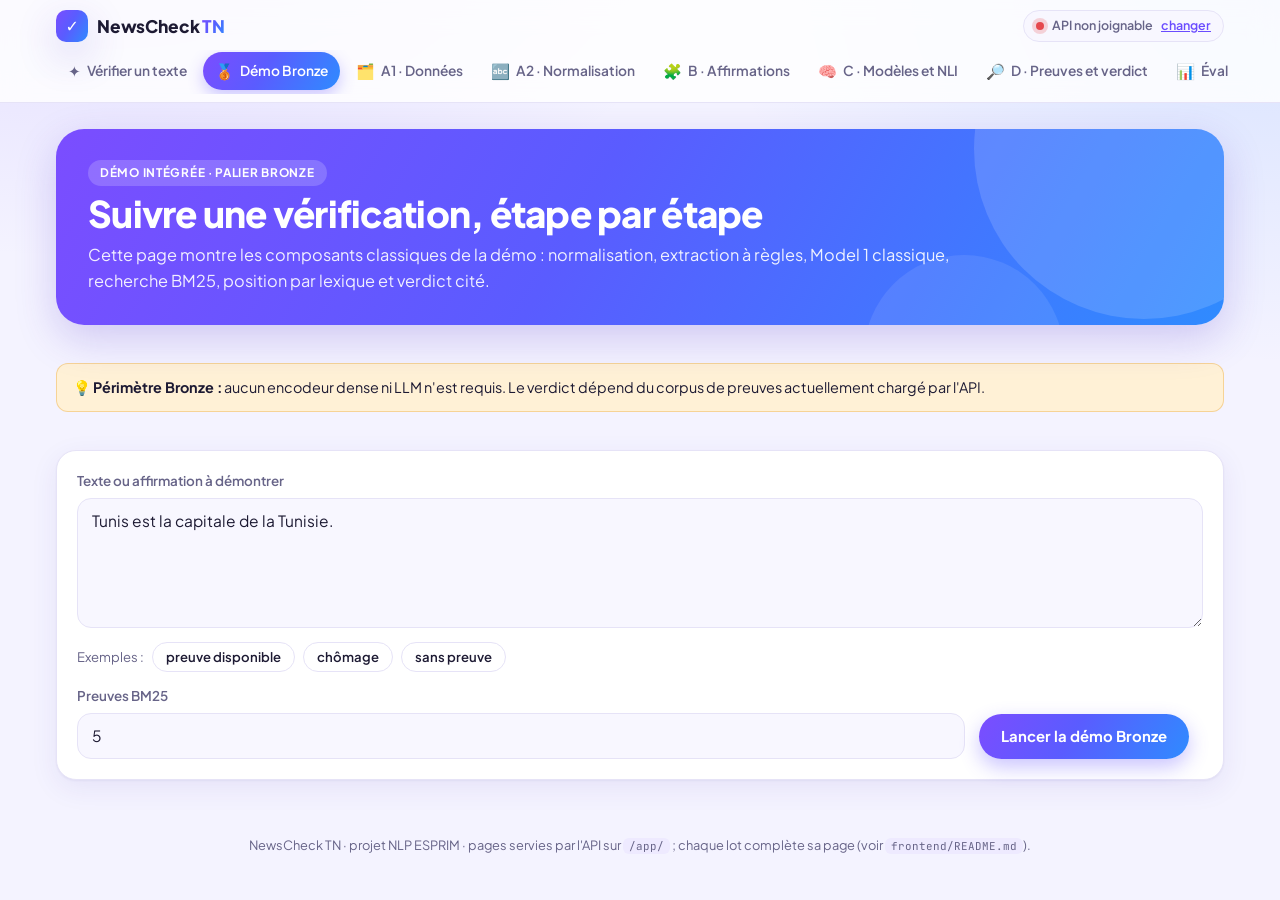
==== frontend/bronze.html @ dcf37434 "feat(frontend): add end-to-end Bronze demonstration" ====
<!doctype html>
<html lang="fr">
<head>
  <meta charset="utf-8">
  <meta name="viewport" content="width=device-width, initial-scale=1">
  <title>Démo Bronze · NewsCheck TN</title>
  <link rel="stylesheet" href="https://fonts.googleapis.com/css2?family=JetBrains+Mono:wght@400;600&family=Plus+Jakarta+Sans:wght@400;600;700;800&family=Tajawal:wght@400;500;700&display=swap">
  <link rel="stylesheet" href="assets/style.css">
</head>
<body>
  <main class="page">
    <div class="page-head">
      <div class="eyebrow">Démo intégrée · palier Bronze</div>
      <h1>Suivre une vérification, étape par étape</h1>
      <p class="lede">Cette page montre les composants classiques de la démo : normalisation, extraction à règles, Model 1 classique, recherche BM25, position par lexique et verdict cité.</p>
    </div>

    <p class="notice"><strong>Périmètre Bronze :</strong> aucun encodeur dense ni LLM n'est requis. Le verdict dépend du corpus de preuves actuellement chargé par l'API.</p>

    <form class="card" id="form">
      <label class="field">Texte ou affirmation à démontrer
        <textarea id="text" dir="auto" required>Tunis est la capitale de la Tunisie.</textarea>
      </label>
      <div class="examples">Exemples :
        <button type="button" class="chip" data-ex="0">preuve disponible</button>
        <button type="button" class="chip" data-ex="1">chômage</button>
        <button type="button" class="chip" data-ex="2">sans preuve</button>
      </div>
      <div class="row">
        <label class="field">Preuves BM25 <input id="k" type="number" min="1" max="10" value="5"></label>
        <button class="btn" type="submit" id="go">Lancer la démo Bronze</button>
        <span class="empty" id="status"></span>
      </div>
    </form>

    <div class="error" id="err" hidden></div>
    <section id="results" hidden>
      <div class="kpis" id="kpis"></div>
      <section class="card"><h2>1 · Normalisation et langue — Lot A2</h2><dl class="kv" id="normalization"></dl></section>
      <section class="card"><h2>2 · Affirmation retenue — Lots B + C</h2><div id="claims"></div></section>
      <section class="card"><h2>3 · Preuves BM25 — Lot D</h2><div class="stack" id="evidence"></div></section>
      <section class="card"><h2>4 · Position par lexique — Model 2 / Lot C</h2><div class="stack" id="stances"></div></section>
      <section class="card"><h2>5 · Verdict par gabarit — Lot D</h2><div id="verdict"></div></section>
    </section>
  </main>

  <script src="assets/app.js"></script>
  <script>
    NC.init("bronze");
    const examples = [
      "Tunis est la capitale de la Tunisie.",
      "Le taux de chômage en Tunisie était de 16,4 % au deuxième trimestre 2023.",
      "Un nouvel aéroport a été inauguré à Kairouan en 2026.",
    ];
    document.querySelectorAll("[data-ex]").forEach((button) => button.addEventListener("click", () => {
      document.getElementById("text").value = examples[+button.dataset.ex];
    }));

    const showEvidence = (items) => items.length ? items.map((item, index) => `
      <div class="ev"><div class="h"><span class="num">#${index + 1}</span><span class="doc">${NC.esc(item.doc_id)}</span><span class="num">BM25 ${NC.fmt(item.score, 3)}</span><span>${NC.esc(item.source)}</span></div><div class="tx">${NC.text(item.text)}</div></div>`).join("")
      : '<p class="empty">Aucune preuve BM25 trouvée dans le corpus chargé.</p>';

    document.getElementById("form").addEventListener("submit", async (event) => {
      event.preventDefault();
      const text = document.getElementById("text").value;
      const k = +document.getElementById("k").value || 5;
      const err = document.getElementById("err"), go = document.getElementById("go");
      err.hidden = true; go.disabled = true; document.getElementById("status").textContent = "Exécution des 5 étapes…";
      try {
        const normalized = await NC.api("/normalize", { text });
        const extracted = await NC.api("/extract", { text });
        const claim = extracted.claims[0];
        document.getElementById("normalization").innerHTML = `<dt>langue</dt><dd><span class="tag">${NC.esc(normalized.lang)}</span></dd><dt>écriture</dt><dd><span class="tag">${NC.esc(normalized.script)}</span></dd><dt>texte normalisé</dt><dd>${NC.text(normalized.text)}</dd>`;
        document.getElementById("claims").innerHTML = claim ? `<div class="notice">${NC.text(claim.text)}<br><span class="tag">${NC.esc(claim.modality || "assertif")}</span> <span class="tag">P(AFFIRMATION) ${NC.fmt(claim.checkworthiness, 3)}</span></div>` : '<p class="empty">Aucune affirmation n’a été retenue : les étapes suivantes s’arrêtent ici.</p>';
        if (!claim) {
          document.getElementById("evidence").innerHTML = ""; document.getElementById("stances").innerHTML = ""; document.getElementById("verdict").innerHTML = "";
          document.getElementById("kpis").innerHTML = '<div class="kpi"><div class="k">État</div><div class="v">Filtré</div><div class="sub">pas une affirmation vérifiable</div></div>';
          document.getElementById("results").hidden = false; return;
        }
        const retrieved = await NC.api("/retrieve", { claim: claim.text, lang: claim.lang, k });
        document.getElementById("evidence").innerHTML = showEvidence(retrieved.evidence);
        const stances = await Promise.all(retrieved.evidence.map((item) => NC.api("/nli", { claim: claim.text, evidence: item.text, lang: claim.lang })));
        document.getElementById("stances").innerHTML = stances.length ? stances.map((item, index) => `<div class="notice"><span class="doc">${NC.esc(retrieved.evidence[index].doc_id)}</span> ${NC.stanceChip(item.stance, item.confidence)}</div>`).join("") : '<p class="empty">Aucune position : aucune preuve n’a été retrouvée.</p>';
        const verdict = await NC.api("/verdict", { claim: claim.text, lang: claim.lang, k });
        document.getElementById("verdict").innerHTML = NC.verdictBox(verdict);
        document.getElementById("kpis").innerHTML = `<div class="kpi"><div class="k">Étapes exécutées</div><div class="v">5 / 5</div><div class="sub">pipeline Bronze</div></div><div class="kpi"><div class="k">Preuves BM25</div><div class="v">${retrieved.evidence.length}</div><div class="sub">top ${k}</div></div><div class="kpi"><div class="k">Verdict</div><div class="v">${NC.esc(NC.LABELS[verdict.label] || verdict.label)}</div><div class="sub">${verdict.abstained ? "abstention" : "cité"}</div></div>`;
        document.getElementById("results").hidden = false;
      } catch (ex) { err.hidden = false; err.textContent = ex.message; }
      finally { go.disabled = false; document.getElementById("status").textContent = ""; }
    });
  </script>
</body>
</html>
---- frontend/assets/style.css ----
/* NewsCheck TN — styles communs de la plateforme (toutes les pages).
   Style « moderne et coloré » : dégradé violet → bleu, grandes cartes arrondies, puces en pilule.
   Couleurs : uniquement via les variables ci-dessous (thème clair + sombre).
   Composants : .card, .btn, .chip, .tag, .verdict-chip, .verdict, .ev (passage), .kpi, table.t,
   .notice, .tiles / .tile (cartes de navigation). */

:root {
  --bg: #f4f3ff;
  --bg-glow-1: rgba(124, 92, 255, 0.16);
  --bg-glow-2: rgba(47, 128, 255, 0.14);
  --surface: #ffffff;
  --surface-2: #f8f7ff;
  --fg: #1d1a33;
  --muted: #676488;
  --line: #e6e3f7;
  --accent: #6a4cff;
  --accent-2: #2f80ff;
  --accent-ink: #ffffff;
  --accent-soft: #eeeaff;
  --grad: linear-gradient(120deg, #7b4dff 0%, #5a5cff 45%, #2f8bff 100%);
  --grad-soft: linear-gradient(120deg, #f0eaff 0%, #e6f0ff 100%);
  --good: #0f9d6b;
  --bad: #e5484d;
  --warn: #e08a00;
  --none: #7a7799;
  --good-soft: #dcf7ec;
  --bad-soft: #fde5e6;
  --warn-soft: #fff1d6;
  --none-soft: #efeef7;
  --shadow: 0 1px 2px rgba(40, 30, 110, 0.05), 0 8px 28px rgba(60, 40, 160, 0.08);
  --shadow-lg: 0 14px 40px rgba(80, 50, 200, 0.22);
  --font-body: "Plus Jakarta Sans", "Tajawal", system-ui, "Segoe UI", sans-serif;
  --font-ar: "Tajawal", "Plus Jakarta Sans", "Segoe UI", Tahoma, sans-serif;
  --font-mono: "JetBrains Mono", ui-monospace, Consolas, monospace;
  --radius: 20px;
  --radius-sm: 12px;
}
@media (prefers-color-scheme: dark) {
  :root {
    --bg: #0f0d1e; --bg-glow-1: rgba(124, 92, 255, 0.22); --bg-glow-2: rgba(47, 128, 255, 0.16);
    --surface: #1a1730; --surface-2: #211d3b; --fg: #ece9ff; --muted: #a7a3c7; --line: #2e2a4d;
    --accent: #9a85ff; --accent-2: #63a4ff; --accent-ink: #ffffff; --accent-soft: #2a2450;
    --grad-soft: linear-gradient(120deg, #251f48 0%, #1c2747 100%);
    --good: #3ccf95; --bad: #ff7b80; --warn: #ffb547; --none: #9d99bd;
    --good-soft: #15332a; --bad-soft: #3b1d25; --warn-soft: #3a2c14; --none-soft: #26223f;
    --shadow: 0 1px 2px rgba(0, 0, 0, 0.3), 0 8px 28px rgba(0, 0, 0, 0.35);
    --shadow-lg: 0 14px 40px rgba(60, 40, 180, 0.45);
    color-scheme: dark;
  }
}

* { box-sizing: border-box; }
body {
  margin: 0; color: var(--fg); font-family: var(--font-body); font-size: 15px; line-height: 1.55;
  background:
    radial-gradient(900px 500px at 8% -10%, var(--bg-glow-1), transparent 70%),
    radial-gradient(800px 520px at 100% 0%, var(--bg-glow-2), transparent 70%),
    var(--bg);
  background-attachment: fixed;
  min-height: 100vh;
}
a { color: var(--accent); }
code { font-family: var(--font-mono); font-size: 0.85em; background: var(--accent-soft); padding: 1px 6px; border-radius: 6px; }
.num { font-variant-numeric: tabular-nums; }
.ar { font-family: var(--font-ar); font-size: 1.08em; }
[hidden] { display: none !important; }

/* ---------- en-tête commun (rempli par app.js) ---------- */
.nc-header {
  position: sticky; top: 0; z-index: 10;
  background: color-mix(in srgb, var(--surface) 82%, transparent);
  backdrop-filter: blur(14px); -webkit-backdrop-filter: blur(14px);
  border-bottom: 1px solid var(--line);
}
.nc-header .in { max-width: 1200px; margin: 0 auto; padding: 10px 16px 8px; display: flex; flex-wrap: wrap; gap: 8px 16px; align-items: center; }
.nc-brand { display: inline-flex; align-items: center; gap: 9px; font-weight: 800; font-size: 1.08rem; text-decoration: none; color: var(--fg); letter-spacing: -0.01em; }
.nc-brand .logo { width: 32px; height: 32px; border-radius: 10px; background: var(--grad); color: #fff; display: grid; place-items: center; font-size: 1rem; box-shadow: var(--shadow-lg); }
.nc-brand span.tn { background: var(--grad); -webkit-background-clip: text; background-clip: text; color: transparent; }
.nc-nav { order: 3; flex: 1 1 100%; display: flex; gap: 4px; overflow-x: auto; scrollbar-width: none; margin: 0 -4px; padding: 2px 4px 4px; }
.nc-nav::-webkit-scrollbar { display: none; }
.nc-nav a { display: inline-flex; align-items: center; gap: 6px; text-decoration: none; color: var(--muted); font-size: 0.86rem; font-weight: 600; padding: 7px 12px; border-radius: 999px; white-space: nowrap; flex: none; transition: background 0.15s, color 0.15s; }
.nc-nav a .ic { font-size: 0.95rem; }
.nc-nav a:hover { background: var(--accent-soft); color: var(--fg); }
.nc-nav a[aria-current="page"] { background: var(--grad); color: #fff; box-shadow: 0 6px 16px rgba(90, 70, 255, 0.3); }
.nc-api { margin-left: auto; display: flex; align-items: center; gap: 8px; font-size: 0.78rem; font-weight: 600; color: var(--muted); background: var(--surface-2); border: 1px solid var(--line); padding: 5px 12px; border-radius: 999px; }
.nc-api .dot { width: 8px; height: 8px; border-radius: 50%; background: var(--none); }
.nc-api.ok .dot { background: var(--good); box-shadow: 0 0 0 4px color-mix(in srgb, var(--good) 22%, transparent); }
.nc-api.ko .dot { background: var(--bad); box-shadow: 0 0 0 4px color-mix(in srgb, var(--bad) 22%, transparent); }
.nc-api button { font: inherit; border: 0; background: none; color: var(--accent); cursor: pointer; text-decoration: underline; padding: 0; }
.nc-settings { max-width: 1200px; margin: 0 auto; padding: 0 16px 12px; display: flex; flex-wrap: wrap; gap: 8px; align-items: end; font-size: 0.85rem; }

/* ---------- page ---------- */
.page { max-width: 1200px; margin: 0 auto; padding: 26px 16px 56px; display: grid; grid-template-columns: minmax(0, 1fr); gap: 24px; }
.page code, .notice, .lede { overflow-wrap: anywhere; }

/* bandeau de titre en dégradé, présent sur toutes les pages */
.page-head {
  position: relative; overflow: hidden; color: #fff; background: var(--grad);
  border-radius: 28px; padding: 30px 32px 32px; box-shadow: var(--shadow-lg);
}
.page-head::before, .page-head::after { content: ""; position: absolute; border-radius: 50%; pointer-events: none; }
.page-head::before { width: 340px; height: 340px; right: -90px; top: -150px; background: rgba(255, 255, 255, 0.14); }
.page-head::after { width: 200px; height: 200px; right: 160px; bottom: -130px; background: rgba(255, 255, 255, 0.09); }
.page-head > * { position: relative; }
.page-head h1 { font-size: clamp(1.7rem, 3.4vw, 2.3rem); font-weight: 800; margin: 6px 0 8px; letter-spacing: -0.02em; line-height: 1.15; text-wrap: balance; }
.page-head .eyebrow { display: inline-block; color: #fff; background: rgba(255, 255, 255, 0.18); padding: 4px 12px; border-radius: 999px; }
.page-head .lede { color: rgba(255, 255, 255, 0.9); }
.page-head code { background: rgba(255, 255, 255, 0.2); color: #fff; }
.eyebrow { font-size: 0.74rem; font-weight: 700; color: var(--accent); letter-spacing: 0.06em; text-transform: uppercase; }
.lede { color: var(--muted); max-width: 72ch; margin: 0; font-size: 1.02rem; }
h2 { font-size: 1.12rem; font-weight: 800; margin: 0 0 8px; letter-spacing: -0.01em; }
.sub { color: var(--muted); font-size: 0.9rem; margin: 0 0 10px; max-width: 78ch; }
.notice { border: 1px solid color-mix(in srgb, var(--warn) 30%, transparent); background: var(--warn-soft); border-radius: var(--radius-sm); padding: 12px 16px; font-size: 0.9rem; }
.notice::before { content: "💡 "; }
.notice.todo { border-color: color-mix(in srgb, var(--accent) 30%, transparent); background: var(--grad-soft); }
.notice.todo::before { content: "🛠️ "; }
.error { color: var(--bad); font-size: 0.9rem; font-weight: 600; }
.empty { color: var(--muted); font-size: 0.9rem; }

.card { background: var(--surface); border: 1px solid var(--line); border-radius: var(--radius); padding: 20px; display: grid; gap: 14px; align-content: start; min-width: 0; box-shadow: var(--shadow); }
.grid-2 { display: grid; grid-template-columns: minmax(0, 1fr) minmax(0, 1fr); gap: 18px; }
@media (max-width: 860px) { .grid-2 { grid-template-columns: 1fr; } }

/* ---------- cartes de navigation (accueil) ---------- */
.tiles { display: grid; grid-template-columns: repeat(auto-fill, minmax(170px, 1fr)); gap: 14px; }
.tile { display: grid; gap: 6px; align-content: start; text-decoration: none; color: var(--fg); background: var(--surface); border: 1px solid var(--line); border-radius: var(--radius); padding: 18px; box-shadow: var(--shadow); transition: transform 0.15s, box-shadow 0.15s, border-color 0.15s; }
.tile:hover { transform: translateY(-3px); box-shadow: var(--shadow-lg); border-color: color-mix(in srgb, var(--accent) 45%, transparent); }
.tile .ic { width: 44px; height: 44px; border-radius: 14px; display: grid; place-items: center; font-size: 1.35rem; background: var(--grad-soft); }
.tile .t { font-weight: 800; }
.tile .d { color: var(--muted); font-size: 0.86rem; }

/* ---------- formulaires ---------- */
.field { display: grid; gap: 6px; font-size: 0.84rem; font-weight: 600; color: var(--muted); }
textarea, input[type="text"], input[type="url"], input[type="number"], select {
  font: inherit; font-size: 0.97rem; font-weight: 400; color: var(--fg); background: var(--surface-2);
  border: 1.5px solid var(--line); border-radius: 14px; padding: 10px 14px; width: 100%; min-width: 0;
  transition: border-color 0.15s, box-shadow 0.15s, background 0.15s;
}
textarea:focus, input:focus, select:focus { outline: none; border-color: var(--accent); background: var(--surface); box-shadow: 0 0 0 4px var(--accent-soft); }
textarea { min-height: 130px; resize: vertical; }
.row { display: flex; flex-wrap: wrap; gap: 12px 14px; align-items: end; }
.row > .field { flex: 1 1 140px; }
.btn {
  font: inherit; font-size: 0.93rem; font-weight: 700; border: 0; background: var(--grad); color: #fff;
  padding: 11px 22px; border-radius: 999px; cursor: pointer; box-shadow: 0 8px 20px rgba(90, 70, 255, 0.32);
  transition: transform 0.12s, box-shadow 0.12s, filter 0.12s;
}
.btn:hover { transform: translateY(-1px); filter: brightness(1.06); box-shadow: 0 12px 26px rgba(90, 70, 255, 0.4); }
.btn.ghost { background: transparent; color: var(--accent); box-shadow: inset 0 0 0 1.5px var(--accent); }
.btn:disabled { opacity: 0.6; cursor: progress; transform: none; }
button:focus-visible, a:focus-visible, .tile:focus-visible { outline: 3px solid var(--accent); outline-offset: 3px; }
.examples { display: flex; flex-wrap: wrap; gap: 6px 8px; align-items: center; font-size: 0.82rem; color: var(--muted); }

/* ---------- puces ---------- */
.chip { font: inherit; font-size: 0.82rem; font-weight: 600; border: 1.5px solid var(--line); background: var(--surface); color: var(--fg); border-radius: 999px; padding: 4px 13px; cursor: pointer; transition: border-color 0.15s, background 0.15s; }
.chip:hover { border-color: var(--accent); background: var(--accent-soft); }
.chip[aria-pressed="true"] { background: var(--grad); border-color: transparent; color: #fff; }
.tag { font-family: var(--font-mono); font-size: 0.72rem; color: var(--accent); background: var(--accent-soft); border-radius: 999px; padding: 2px 9px; white-space: nowrap; }
.verdict-chip { display: inline-flex; align-items: center; gap: 7px; font-size: 0.85rem; font-weight: 800; padding: 5px 14px; border-radius: 999px; white-space: nowrap; background: var(--none); color: #fff; }
.verdict-chip::before { content: "?"; font-size: 0.8rem; }
.v-vrai { background: var(--good); } .v-vrai::before { content: "✓"; }
.v-faux { background: var(--bad); } .v-faux::before { content: "✕"; }
.v-trompeur { background: var(--warn); } .v-trompeur::before { content: "!"; }
.st { font-size: 0.74rem; font-weight: 700; padding: 2px 10px; border-radius: 999px; background: var(--none-soft); color: var(--muted); }
.st-supports { background: var(--good-soft); color: var(--good); }
.st-refutes { background: var(--bad-soft); color: var(--bad); }

/* ---------- verdict et passages ---------- */
.verdict { border: 1.5px solid var(--line); background: var(--none-soft); border-radius: 16px; padding: 14px 16px; display: grid; gap: 10px; }
.verdict.vb-vrai { border-color: color-mix(in srgb, var(--good) 40%, transparent); background: var(--good-soft); }
.verdict.vb-faux { border-color: color-mix(in srgb, var(--bad) 40%, transparent); background: var(--bad-soft); }
.verdict.vb-trompeur { border-color: color-mix(in srgb, var(--warn) 40%, transparent); background: var(--warn-soft); }
.verdict pre { margin: 0; white-space: pre-wrap; font-family: inherit; font-size: 0.93rem; overflow-wrap: anywhere; }
.meter { display: inline-flex; align-items: center; gap: 8px; font-size: 0.8rem; font-weight: 600; color: var(--muted); }
.meter .track { width: 110px; height: 8px; border-radius: 999px; background: color-mix(in srgb, var(--fg) 10%, transparent); overflow: hidden; }
.meter .fill { display: block; height: 100%; background: var(--grad); border-radius: 999px; }
.ev { border: 1.5px solid var(--line); border-radius: 16px; padding: 12px 14px; display: grid; gap: 6px; background: var(--surface-2); }
.ev.cited { border-color: var(--accent); background: var(--surface); box-shadow: 0 0 0 4px var(--accent-soft); }
.ev .h { display: flex; flex-wrap: wrap; gap: 6px 10px; align-items: center; font-size: 0.78rem; color: var(--muted); }
.ev .h .doc { font-family: var(--font-mono); color: var(--fg); font-weight: 600; }
.ev .tx { font-size: 0.94rem; overflow-wrap: anywhere; }
.stack { display: grid; gap: 10px; }

/* ---------- indicateurs et tableaux ---------- */
.kpis { display: grid; grid-template-columns: repeat(auto-fit, minmax(160px, 1fr)); gap: 14px; }
.kpi { position: relative; overflow: hidden; background: var(--surface); border: 1px solid var(--line); border-radius: var(--radius); padding: 16px 18px; box-shadow: var(--shadow); }
.kpi::after { content: ""; position: absolute; left: 0; right: 0; top: 0; height: 4px; background: var(--grad); }
.kpi .k { font-size: 0.72rem; font-weight: 700; text-transform: uppercase; letter-spacing: 0.06em; color: var(--muted); }
.kpi .v { font-size: 1.7rem; font-weight: 800; font-variant-numeric: tabular-nums; letter-spacing: -0.02em; background: var(--grad); -webkit-background-clip: text; background-clip: text; color: transparent; }
.table-wrap { overflow-x: auto; background: var(--surface); border: 1px solid var(--line); border-radius: var(--radius); box-shadow: var(--shadow); }
table.t { border-collapse: collapse; width: 100%; font-size: 0.88rem; }
table.t th, table.t td { padding: 11px 14px; border-bottom: 1px solid var(--line); text-align: left; vertical-align: top; }
table.t tbody tr:last-child td { border-bottom: 0; }
table.t th { font-size: 0.72rem; text-transform: uppercase; letter-spacing: 0.06em; color: var(--muted); font-weight: 700; background: var(--surface-2); }
table.t td.n, table.t th.n { text-align: right; font-variant-numeric: tabular-nums; white-space: nowrap; }
table.t tr.click { cursor: pointer; }
table.t tr.click:hover td { background: var(--accent-soft); }
dl.kv { display: grid; grid-template-columns: max-content 1fr; gap: 6px 16px; margin: 0; font-size: 0.9rem; }
dl.kv dt { font-family: var(--font-mono); font-size: 0.82rem; color: var(--muted); }
dl.kv dd { margin: 0; overflow-wrap: anywhere; min-width: 0; font-weight: 600; }
pre.json { margin: 0; font-family: var(--font-mono); font-size: 0.8rem; white-space: pre-wrap; overflow-wrap: anywhere; color: var(--muted); background: var(--surface-2); border-radius: var(--radius-sm); padding: 12px; }

.nc-footer { max-width: 1200px; margin: 0 auto; padding: 0 16px 30px; color: var(--muted); font-size: 0.8rem; text-align: center; }
@media (max-width: 600px) { .page-head { padding: 24px 20px; border-radius: 22px; } .nc-header { position: static; } }
@media (prefers-reduced-motion: reduce) { * { transition: none !important; } .tile:hover, .btn:hover { transform: none; } }
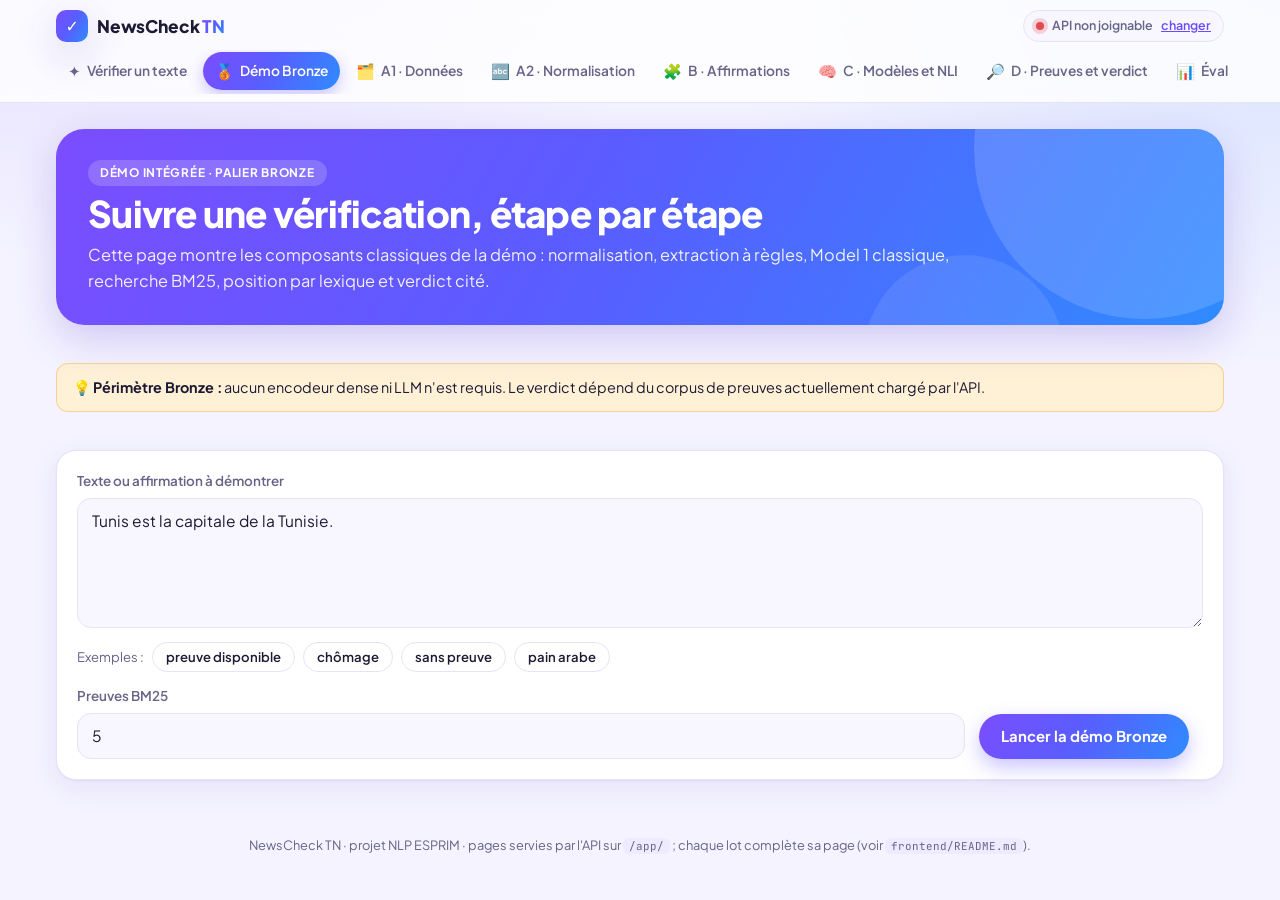
==== commit 56098c33: "feat(lot-e): add Arabic bread demo scenario" ====
--- a/frontend/bronze.html
+++ b/frontend/bronze.html
@@ -25,6 +25,7 @@
         <button type="button" class="chip" data-ex="0">preuve disponible</button>
         <button type="button" class="chip" data-ex="1">chômage</button>
         <button type="button" class="chip" data-ex="2">sans preuve</button>
+        <button type="button" class="chip" data-ex="3">pain arabe</button>
       </div>
       <div class="row">
         <label class="field">Preuves BM25 <input id="k" type="number" min="1" max="10" value="5"></label>
@@ -51,6 +52,7 @@
       "Tunis est la capitale de la Tunisie.",
       "Le taux de chômage en Tunisie était de 16,4 % au deuxième trimestre 2023.",
       "Un nouvel aéroport a été inauguré à Kairouan en 2026.",
+      "سعر الخبز المدعم 190 مليما",
     ];
     document.querySelectorAll("[data-ex]").forEach((button) => button.addEventListener("click", () => {
       document.getElementById("text").value = examples[+button.dataset.ex];
@@ -67,23 +69,22 @@
       const err = document.getElementById("err"), go = document.getElementById("go");
       err.hidden = true; go.disabled = true; document.getElementById("status").textContent = "Exécution des 5 étapes…";
       try {
-        const normalized = await NC.api("/normalize", { text });
-        const extracted = await NC.api("/extract", { text });
-        const claim = extracted.claims[0];
-        document.getElementById("normalization").innerHTML = `<dt>langue</dt><dd><span class="tag">${NC.esc(normalized.lang)}</span></dd><dt>écriture</dt><dd><span class="tag">${NC.esc(normalized.script)}</span></dd><dt>texte normalisé</dt><dd>${NC.text(normalized.text)}</dd>`;
-        document.getElementById("claims").innerHTML = claim ? `<div class="notice">${NC.text(claim.text)}<br><span class="tag">${NC.esc(claim.modality || "assertif")}</span> <span class="tag">P(AFFIRMATION) ${NC.fmt(claim.checkworthiness, 3)}</span></div>` : '<p class="empty">Aucune affirmation n’a été retenue : les étapes suivantes s’arrêtent ici.</p>';
-        if (!claim) {
+        const trace = await NC.api("/bronze/check", { text, k });
+        const normalized = trace.document;
+        const run = trace.claims[0];
+        const claim = run?.claim;
+        document.getElementById("normalization").innerHTML = `<dt>langue</dt><dd><span class="tag">${NC.esc(normalized.lang)}</span></dd><dt>écriture</dt><dd><span class="tag">${NC.esc(normalized.script)}</span></dd><dt>texte normalisé</dt><dd>${NC.text(normalized.text)}</dd><dt>segments candidats</dt><dd>${trace.candidates.length}</dd>`;
+        document.getElementById("claims").innerHTML = claim ? `<div class="notice">${NC.text(claim.text)}<br><span class="tag">${NC.esc(claim.modality || "assertif")}</span> <span class="tag">S/P/O : ${NC.esc([claim.subject, claim.predicate, claim.obj].filter(Boolean).join(" · ") || "non extrait")}</span></div>` : '<p class="empty">Aucune affirmation assertive n’a été retenue : les étapes suivantes s’arrêtent ici.</p>';
+        if (!run) {
           document.getElementById("evidence").innerHTML = ""; document.getElementById("stances").innerHTML = ""; document.getElementById("verdict").innerHTML = "";
-          document.getElementById("kpis").innerHTML = '<div class="kpi"><div class="k">État</div><div class="v">Filtré</div><div class="sub">pas une affirmation vérifiable</div></div>';
+          document.getElementById("kpis").innerHTML = `<div class="kpi"><div class="k">État</div><div class="v">Filtré</div><div class="sub">pas une affirmation vérifiable</div></div><div class="kpi"><div class="k">Latence totale</div><div class="v">${NC.fmt(trace.timings_ms.total, 0)} ms</div><div class="sub">normalisation + règles</div></div>`;
           document.getElementById("results").hidden = false; return;
         }
-        const retrieved = await NC.api("/retrieve", { claim: claim.text, lang: claim.lang, k });
-        document.getElementById("evidence").innerHTML = showEvidence(retrieved.evidence);
-        const stances = await Promise.all(retrieved.evidence.map((item) => NC.api("/nli", { claim: claim.text, evidence: item.text, lang: claim.lang })));
-        document.getElementById("stances").innerHTML = stances.length ? stances.map((item, index) => `<div class="notice"><span class="doc">${NC.esc(retrieved.evidence[index].doc_id)}</span> ${NC.stanceChip(item.stance, item.confidence)}</div>`).join("") : '<p class="empty">Aucune position : aucune preuve n’a été retrouvée.</p>';
-        const verdict = await NC.api("/verdict", { claim: claim.text, lang: claim.lang, k });
+        document.getElementById("evidence").innerHTML = showEvidence(run.evidence);
+        document.getElementById("stances").innerHTML = run.stances.length ? run.stances.map((item) => `<div class="notice"><span class="doc">${NC.esc(item.doc_id)}</span> ${NC.stanceChip(item.stance, item.confidence)}</div>`).join("") : '<p class="empty">Aucune position : aucune preuve n’a été retrouvée.</p>';
+        const verdict = run.verdict;
         document.getElementById("verdict").innerHTML = NC.verdictBox(verdict);
-        document.getElementById("kpis").innerHTML = `<div class="kpi"><div class="k">Étapes exécutées</div><div class="v">5 / 5</div><div class="sub">pipeline Bronze</div></div><div class="kpi"><div class="k">Preuves BM25</div><div class="v">${retrieved.evidence.length}</div><div class="sub">top ${k}</div></div><div class="kpi"><div class="k">Verdict</div><div class="v">${NC.esc(NC.LABELS[verdict.label] || verdict.label)}</div><div class="sub">${verdict.abstained ? "abstention" : "cité"}</div></div>`;
+        document.getElementById("kpis").innerHTML = `<div class="kpi"><div class="k">Étapes exécutées</div><div class="v">5 / 5</div><div class="sub">pipeline Bronze</div></div><div class="kpi"><div class="k">Preuves BM25</div><div class="v">${run.evidence.length}</div><div class="sub">top ${k}</div></div><div class="kpi"><div class="k">Verdict</div><div class="v">${NC.esc(NC.LABELS[verdict.label] || verdict.label)}</div><div class="sub">${verdict.abstained ? "abstention" : "cité"}</div></div><div class="kpi"><div class="k">Latence totale</div><div class="v">${NC.fmt(trace.timings_ms.total, 0)} ms</div><div class="sub">normalisation ${NC.fmt(trace.timings_ms.normalization, 0)} · extraction ${NC.fmt(trace.timings_ms.extraction, 0)} · BM25 ${NC.fmt(run.timings_ms.retrieval, 0)} · NLI ${NC.fmt(run.timings_ms.nli, 0)}</div></div>`;
         document.getElementById("results").hidden = false;
       } catch (ex) { err.hidden = false; err.textContent = ex.message; }
       finally { go.disabled = false; document.getElementById("status").textContent = ""; }
